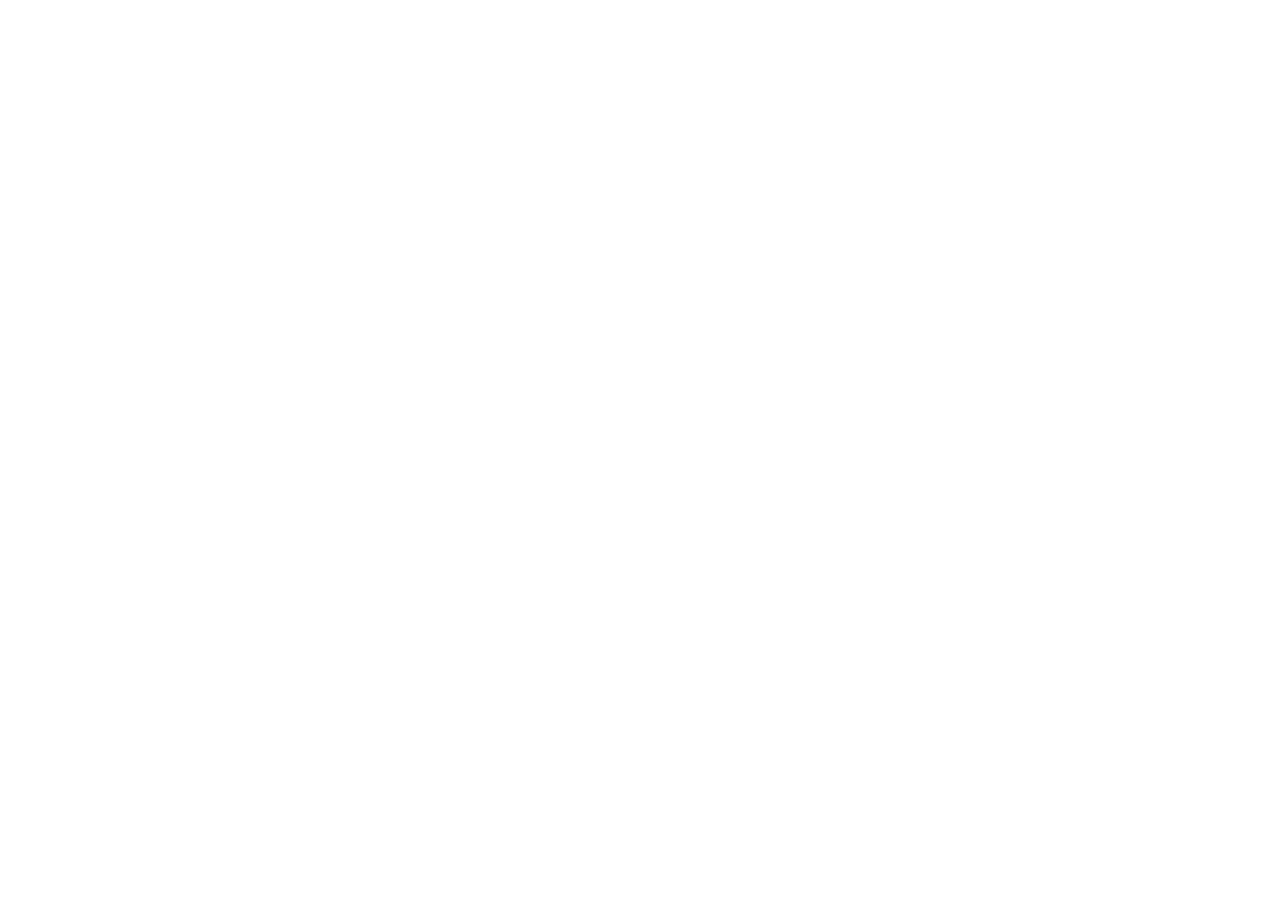
==== index.html @ b0eba0c2 "init files added" ====
<!DOCTYPE html>
<html lang="en">
<head>
    <meta charset="UTF-8">
    <meta http-equiv="X-UA-Compatible" content="IE=edge">
    <meta name="viewport" content="width=device-width, initial-scale=1.0">
    <title>Document</title>

    <link rel="stylesheet" href="/css/normalize.css">
    <link rel="stylesheet" href="/css/styled.css">
</head>
<body>
    
</body>
</html>
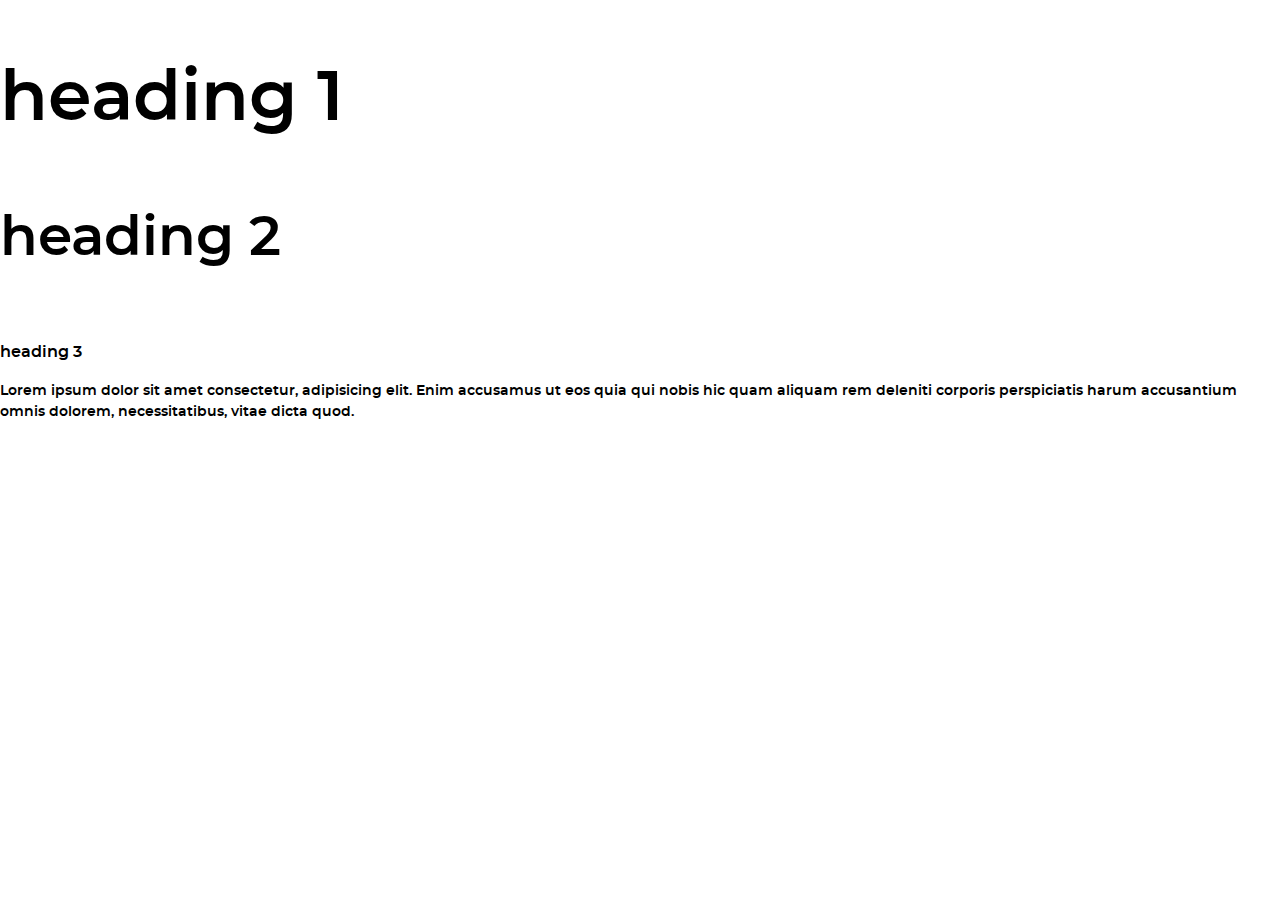
==== commit 835bb78a: "define global typography styles" ====
--- a/index.html
+++ b/index.html
@@ -10,6 +10,9 @@
     <link rel="stylesheet" href="/css/styled.css">
 </head>
 <body>
-    
+ <h1>heading 1</h1>
+ <h2>heading 2</h2>
+ <h3>heading 3</h3>
+    <p>Lorem ipsum dolor sit amet consectetur, adipisicing elit. Enim accusamus ut eos quia qui nobis hic quam aliquam rem deleniti corporis perspiciatis harum accusantium omnis dolorem, necessitatibus, vitae dicta quod.</p>
 </body>
 </html>--- a/css/styled.css
+++ b/css/styled.css
@@ -0,0 +1,93 @@
+:root {
+  --primary-color: #b5179e;
+  --secondary-color: #f72585;
+  --white: #ffffff;
+  --black: #000000;
+}
+
+/* ========================= */
+/* ========================= */
+/*        Typography         */
+/* ========================= */
+/* ========================= */
+
+@font-face {
+  font-family: "montserrat";
+  src: url("fonts/montserrat/montserrat-bold-webfont.woff2") format("woff2"),
+    url("fonts/montserrat/montserrat-bold-webfont.woff") format("woff");
+  font-weight: normal;
+  font-style: normal;
+}
+
+@font-face {
+  font-family: "montserrat";
+  src: url("fonts/montserrat/montserrat-regular-webfont.woff2") format("woff2"),
+    url("fonts/montserrat/montserrat-regular-webfont.woff") format("woff");
+  font-weight: normal;
+  font-style: normal;
+}
+
+@font-face {
+  font-family: "montserrat";
+  src: url("fonts/montserrat/montserrat-medium-webfont.woff2") format("woff2"),
+    url("fonts/montserrat/montserrat-medium-webfont.woff") format("woff");
+  font-weight: normal;
+  font-style: normal;
+}
+
+@font-face {
+  font-family: "montserrat";
+  src: url("fonts/montserrat/montserrat-semibold-webfont.woff2") format("woff2"),
+    url("fonts/montserrat/montserrat-semibold-webfont.woff") format("woff");
+  font-weight: normal;
+  font-style: normal;
+}
+
+
+
+/* ========================= */
+/* ========================= */
+/*       General Styles      */
+/* ========================= */
+/* ========================= */
+
+
+html {
+  font-size: 62.5%;
+}
+
+body {
+  font-family: montserrat;
+  line-height: 1.5;
+  font-size: 1.4rem;
+}
+
+h1 {
+    font-size: 5rem;
+    font-weight: 700;
+    margin-bottom: 1.6rem;
+}
+
+h2 {
+    font-size: 3.5rem;
+    font-weight: 600;
+    margin-bottom: 3rem;
+}
+
+p {
+    margin-bottom: 0;
+}
+
+
+@media screen and (min-width: 1024px) {
+    h1 {
+        font-size: 7rem;
+        margin-bottom: 3.5rem;
+    }
+    
+    h2 {
+        font-size: 5.5rem;
+        margin-bottom: 6rem;
+    }
+    
+}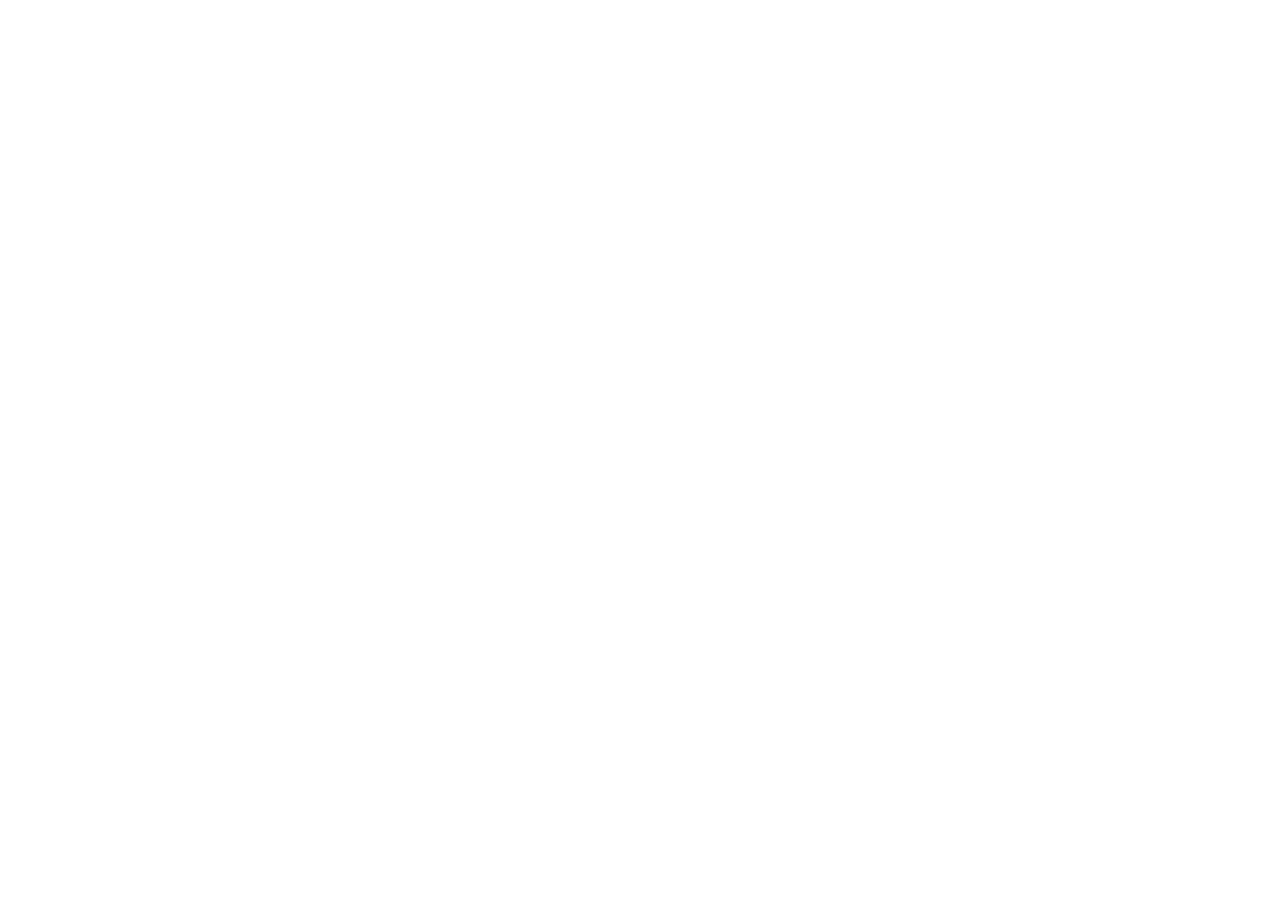
==== commit d01c67a7: "links component were added." ====
--- a/index.html
+++ b/index.html
@@ -10,9 +10,6 @@
     <link rel="stylesheet" href="/css/styled.css">
 </head>
 <body>
- <h1>heading 1</h1>
- <h2>heading 2</h2>
- <h3>heading 3</h3>
-    <p>Lorem ipsum dolor sit amet consectetur, adipisicing elit. Enim accusamus ut eos quia qui nobis hic quam aliquam rem deleniti corporis perspiciatis harum accusantium omnis dolorem, necessitatibus, vitae dicta quod.</p>
+   
 </body>
 </html>--- a/css/styled.css
+++ b/css/styled.css
@@ -43,14 +43,11 @@
   font-style: normal;
 }
 
-
-
 /* ========================= */
 /* ========================= */
 /*       General Styles      */
 /* ========================= */
 /* ========================= */
-
 
 html {
   font-size: 62.5%;
@@ -63,31 +60,58 @@
 }
 
 h1 {
-    font-size: 5rem;
-    font-weight: 700;
-    margin-bottom: 1.6rem;
+  font-size: 5rem;
+  font-weight: 700;
+  margin-bottom: 1.6rem;
 }
 
 h2 {
-    font-size: 3.5rem;
-    font-weight: 600;
-    margin-bottom: 3rem;
+  font-size: 3.5rem;
+  font-weight: 600;
+  margin-bottom: 3rem;
 }
 
 p {
-    margin-bottom: 0;
+  margin-bottom: 0;
+}
+
+@media screen and (min-width: 1024px) {
+  h1 {
+    font-size: 7rem;
+    margin-bottom: 3.5rem;
+  }
+
+  h2 {
+    font-size: 5.5rem;
+    margin-bottom: 6rem;
+  }
+}
+
+/* ========================= */
+/* ========================= */
+/*       Links               */
+/* ========================= */
+/* ========================= */
+
+a {
+  text-decoration: none;
+  font-weight: 400;
+}
+
+.link-underline {
+  border-bottom: 2px solid var(--primary-color);
+  color:var(--primary-color);
+  text-transform: uppercase;
+  padding-bottom: 3px;
+  font-weight: 500;
+  font-size: 1.4rem;
 }
 
 
+
 @media screen and (min-width: 1024px) {
-    h1 {
-        font-size: 7rem;
-        margin-bottom: 3.5rem;
-    }
-    
-    h2 {
-        font-size: 5.5rem;
-        margin-bottom: 6rem;
-    }
-    
+  
+  .link-underline {
+    font-size: 2.4rem;
+  }
 }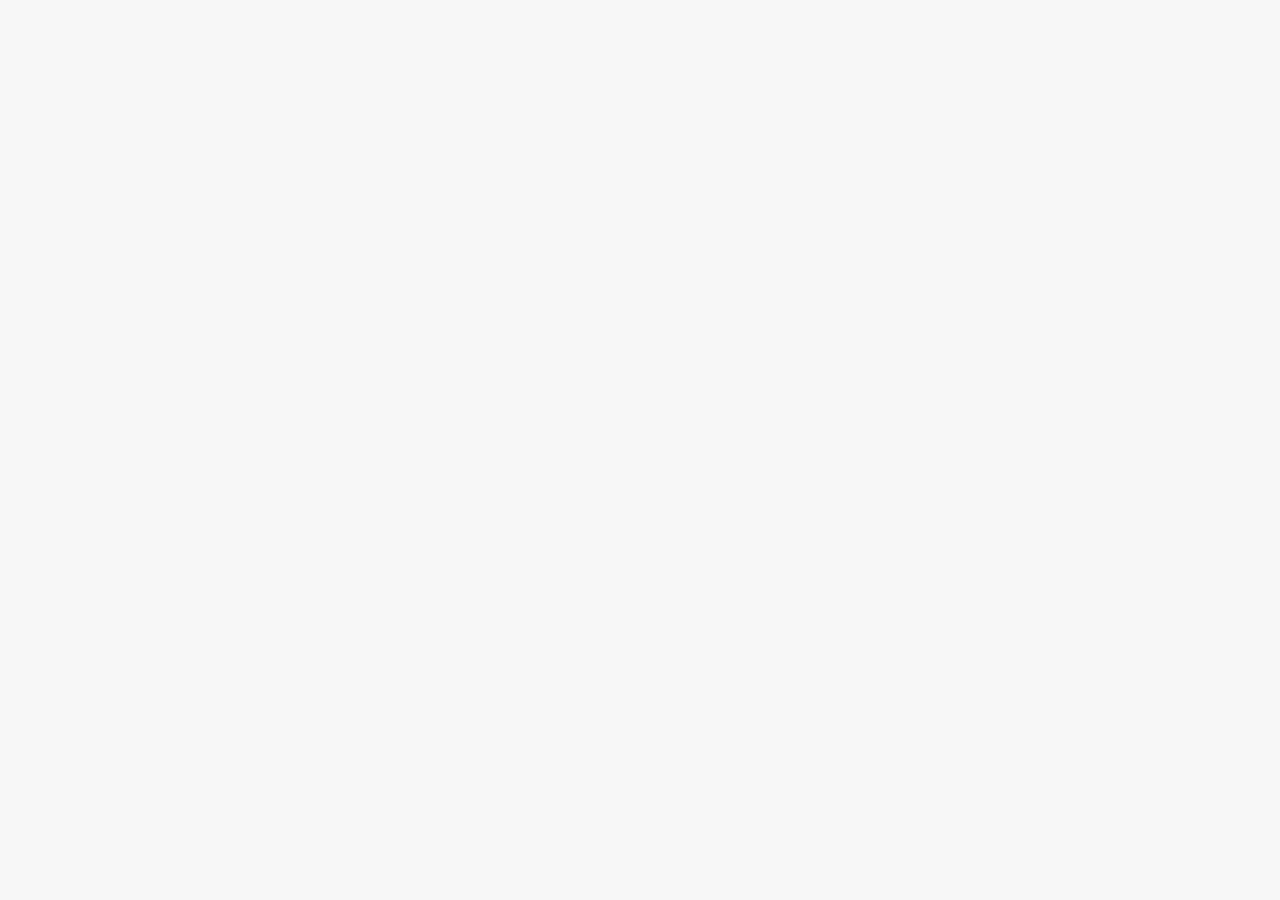
==== commit 103621ff: "adding buttons" ====
--- a/index.html
+++ b/index.html
@@ -10,6 +10,6 @@
     <link rel="stylesheet" href="/css/styled.css">
 </head>
 <body>
-   
+ 
 </body>
 </html>--- a/css/styled.css
+++ b/css/styled.css
@@ -3,6 +3,8 @@
   --secondary-color: #f72585;
   --white: #ffffff;
   --black: #000000;
+  --box-shadow: 0 0 10px rgba(0, 0, 0, .3);
+  --body-background: #f7f7f7;
 }
 
 /* ========================= */
@@ -57,6 +59,7 @@
   font-family: montserrat;
   line-height: 1.5;
   font-size: 1.4rem;
+  background-color: var(--body-background);
 }
 
 h1 {
@@ -100,18 +103,74 @@
 
 .link-underline {
   border-bottom: 2px solid var(--primary-color);
-  color:var(--primary-color);
+  color: var(--primary-color);
   text-transform: uppercase;
   padding-bottom: 3px;
   font-weight: 500;
   font-size: 1.4rem;
 }
 
+@media screen and (min-width: 1024px) {
+  .link-underline {
+    font-size: 2.4rem;
+  }
+}
+
+
+
+
+/* ========================= */
+/* ========================= */
+/*           Buttons         */
+/* ========================= */
+/* ========================= */
+
+.btn {
+  font-weight: 600;
+  font-size: 1.4rem;
+  border: none;
+  border-radius: 27px;
+  cursor: pointer;
+  letter-spacing: 1px;
+  margin-bottom: 1rem;
+  transition: all .4s;
+}
+
+.btn-primary {
+  background-color: var(--primary-color);
+  color: var(--white);
+}
+
+.btn-normal {
+  padding: 14px 40px;
+}
+
+.btn-block {
+  display: block;
+  width: 100%;
+  padding: 14px;
+}
+
+
+.btn-transparent {
+  background-color: transparent;
+  color: var(--white);
+  border: 1px solid var(--white);
+}
+
+.btn-white {
+  background-color: var(--white);
+  color: var(--primary-color);
+}
+
+.btn:hover {
+  box-shadow: var(--box-shadow);
+}
+
 
 
 @media screen and (min-width: 1024px) {
-  
-  .link-underline {
-    font-size: 2.4rem;
+  .btn-normal {
+    font-size: 2.6rem;
   }
-}+}
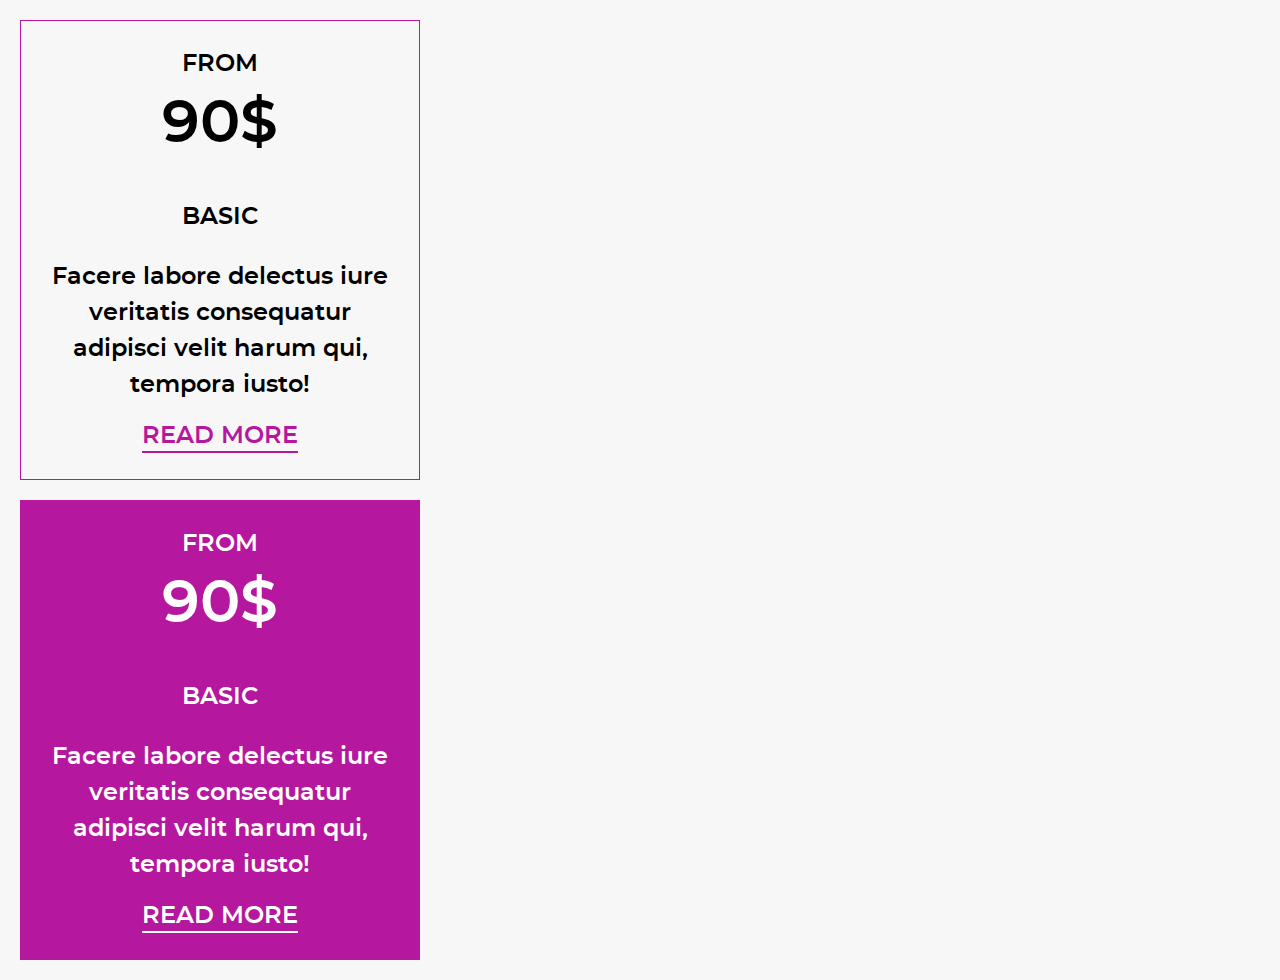
==== commit a36efc2a: "package component" ====
--- a/index.html
+++ b/index.html
@@ -1,15 +1,35 @@
 <!DOCTYPE html>
 <html lang="en">
-<head>
-    <meta charset="UTF-8">
-    <meta http-equiv="X-UA-Compatible" content="IE=edge">
-    <meta name="viewport" content="width=device-width, initial-scale=1.0">
+  <head>
+    <meta charset="UTF-8" />
+    <meta http-equiv="X-UA-Compatible" content="IE=edge" />
+    <meta name="viewport" content="width=device-width, initial-scale=1.0" />
     <title>Document</title>
 
-    <link rel="stylesheet" href="/css/normalize.css">
-    <link rel="stylesheet" href="/css/styled.css">
-</head>
-<body>
- 
-</body>
-</html>+    <link rel="stylesheet" href="/css/normalize.css" />
+    <link rel="stylesheet" href="/css/styled.css" />
+  </head>
+  <body>
+  <div style="width: 400px; margin: 2rem;">
+    <div class="package__item">
+      <span class="package__label">FROM</span>
+      <span class="package__price">90$</span>
+      <span class="package__type">Basic</span>
+      <p class="package__desc">Facere labore delectus iure veritatis consequatur adipisci velit harum qui, tempora iusto!</p>
+      <a href="" class="link-underline package__link">READ MORE</a>
+    </div>
+  </div>
+
+
+  <div style="width: 400px; margin: 2rem;">
+    <div class="package__item package--active">
+      <span class="package__label">FROM</span>
+      <span class="package__price">90$</span>
+      <span class="package__type">Basic</span>
+      <p class="package__desc">Facere labore delectus iure veritatis consequatur adipisci velit harum qui, tempora iusto!</p>
+      <a href="" class="link-underline package__link">READ MORE</a>
+    </div>
+  </div>
+
+  </body>
+</html>
--- a/css/styled.css
+++ b/css/styled.css
@@ -3,7 +3,7 @@
   --secondary-color: #f72585;
   --white: #ffffff;
   --black: #000000;
-  --box-shadow: 0 0 10px rgba(0, 0, 0, .3);
+  --box-shadow: 0 0 10px rgba(0, 0, 0, 0.3);
   --body-background: #f7f7f7;
 }
 
@@ -116,9 +116,6 @@
   }
 }
 
-
-
-
 /* ========================= */
 /* ========================= */
 /*           Buttons         */
@@ -133,7 +130,7 @@
   cursor: pointer;
   letter-spacing: 1px;
   margin-bottom: 1rem;
-  transition: all .4s;
+  transition: all 0.4s;
 }
 
 .btn-primary {
@@ -151,7 +148,6 @@
   padding: 14px;
 }
 
-
 .btn-transparent {
   background-color: transparent;
   color: var(--white);
@@ -167,10 +163,133 @@
   box-shadow: var(--box-shadow);
 }
 
-
-
 @media screen and (min-width: 1024px) {
   .btn-normal {
     font-size: 2.6rem;
   }
 }
+
+/* ========================= */
+/* ========================= */
+/*           List         */
+/* ========================= */
+/* ========================= */
+
+.list {
+  list-style: none;
+  padding-left: 0;
+}
+
+.list-inline .list__item {
+  display: inline-block;
+  margin-right: 8rem;
+}
+
+.list-block .list__item {
+  margin-bottom: 1rem;
+}
+
+@media screen and (min-width: 1024px) {
+  .list-block .list__item {
+    margin-bottom: 1.6rem;
+  }
+}
+
+/* ========================= */
+/* ========================= */
+/*           Inputs         */
+/* ========================= */
+/* ========================= */
+
+.input {
+  padding: 15px 20px;
+  border: 1px solid var(--black);
+  outline: 0;
+  border-radius: 4px;
+  overflow: hidden;
+  font-weight: normal;
+  font-size: 1.4rem;
+}
+
+@media screen and (min-width: 1024px) {
+  .input {
+    font-size: 2.4rem;
+    border: 2px solid var(--black);
+  }
+}
+
+/* ========================= */
+/* ========================= */
+/*           Package         */
+/* ========================= */
+/* ========================= */
+.package__item {
+  border: 1px solid var(--primary-color);
+  padding: 25px 20px;
+  text-align: center;
+}
+
+.package--active {
+  background-color: var(--primary-color);
+}
+
+.package--active * {
+  color: var(--white);
+  border-color: var(--white);
+}
+
+.package__label {
+  display: block;
+  margin-bottom: 0;
+  font-size: 2rem;
+}
+
+.package__price {
+  display: block;
+  margin-bottom: 15px;
+  font-size: 4rem;
+  font-weight: 600;
+}
+
+.package__type {
+  font-weight: 600;
+  font-size: 20px;
+  text-transform: uppercase;
+  margin-bottom: 15px;
+}
+
+
+.package__desc {
+  font-size: 1.4rem;
+  margin-bottom: 15px;
+}
+
+.package__link {
+  font-size: 1.4rem;
+}
+
+
+@media screen and (min-width: 1024px) {
+  .package__label {
+    font-size: 2.4rem;
+    margin-bottom: -3px;
+  }
+
+  .package__price {
+    font-size: 6rem;
+    margin-bottom: 30px;
+  }
+
+  .package__type {
+    margin-bottom: 30px;
+    font-size: 2.4rem;
+  }
+
+  .package__desc {
+    font-size: 2.4rem;
+  }
+
+  .package__link {
+    font-size: 2.4rem;
+  }
+}
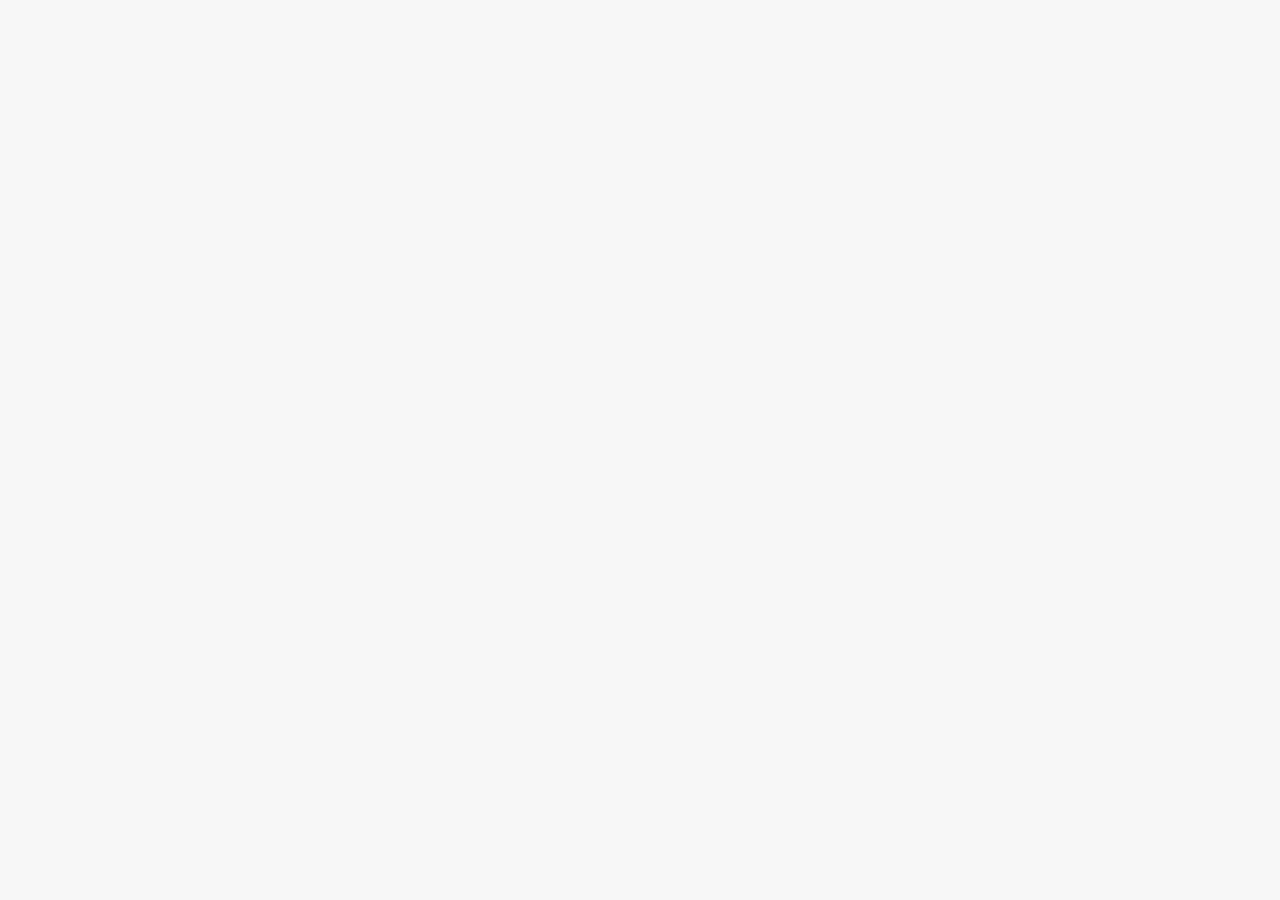
==== commit a314c6ee: "package component" ====
--- a/index.html
+++ b/index.html
@@ -10,25 +10,7 @@
     <link rel="stylesheet" href="/css/styled.css" />
   </head>
   <body>
-  <div style="width: 400px; margin: 2rem;">
-    <div class="package__item">
-      <span class="package__label">FROM</span>
-      <span class="package__price">90$</span>
-      <span class="package__type">Basic</span>
-      <p class="package__desc">Facere labore delectus iure veritatis consequatur adipisci velit harum qui, tempora iusto!</p>
-      <a href="" class="link-underline package__link">READ MORE</a>
-    </div>
-  </div>
-
-
-  <div style="width: 400px; margin: 2rem;">
-    <div class="package__item package--active">
-      <span class="package__label">FROM</span>
-      <span class="package__price">90$</span>
-      <span class="package__type">Basic</span>
-      <p class="package__desc">Facere labore delectus iure veritatis consequatur adipisci velit harum qui, tempora iusto!</p>
-      <a href="" class="link-underline package__link">READ MORE</a>
-    </div>
+  
   </div>
 
   </body>
